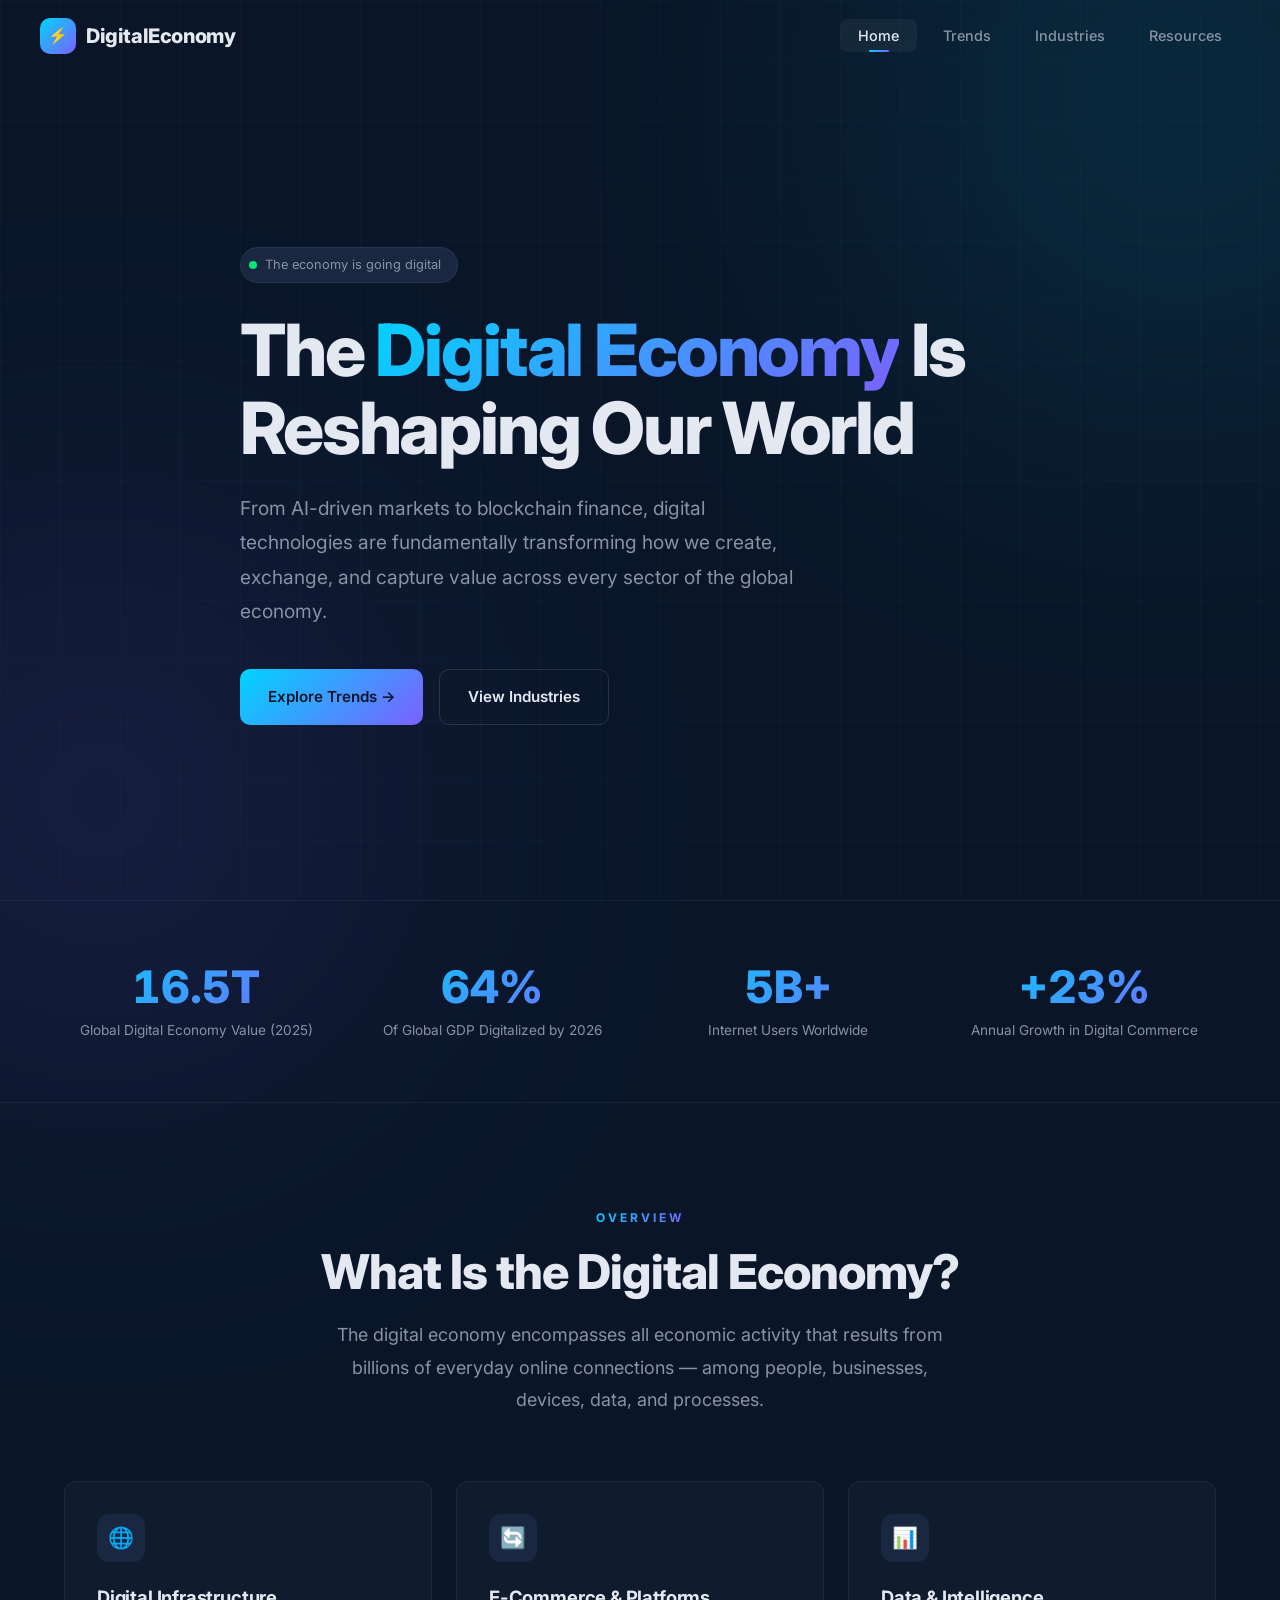
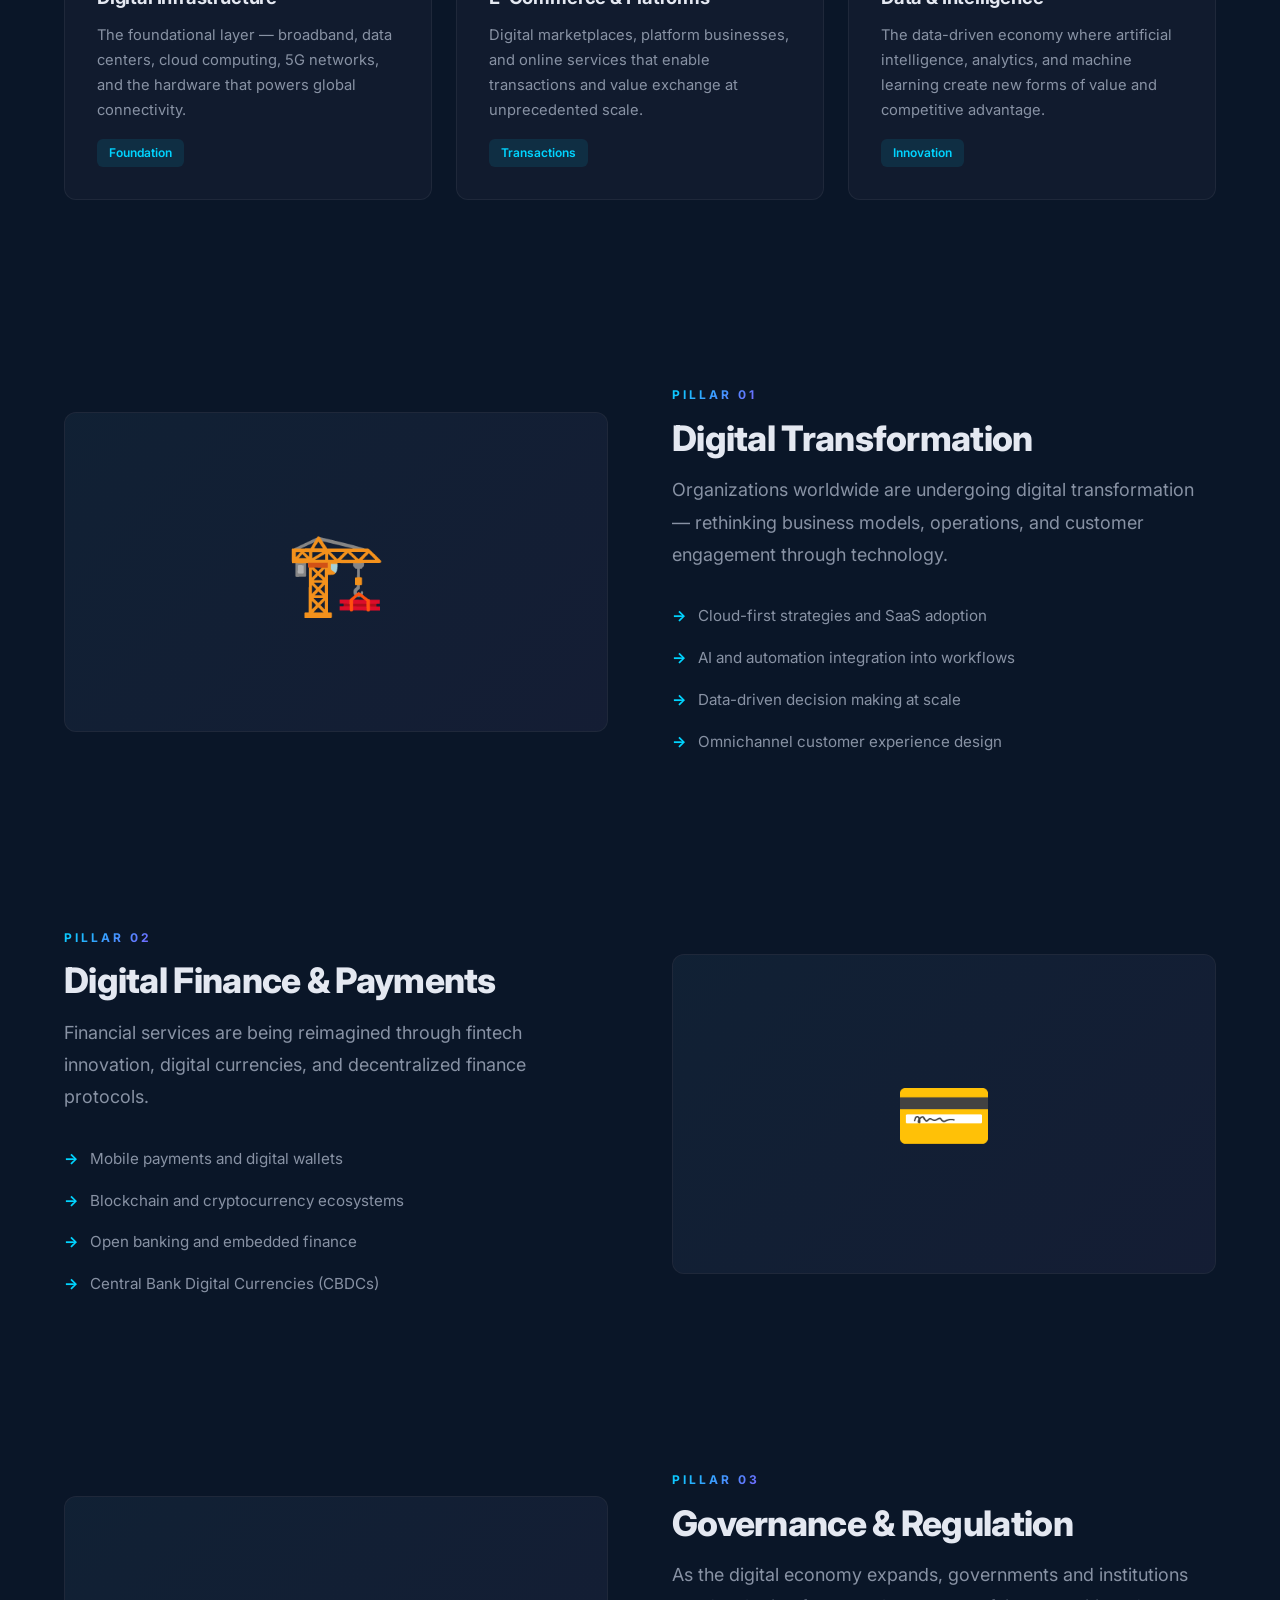
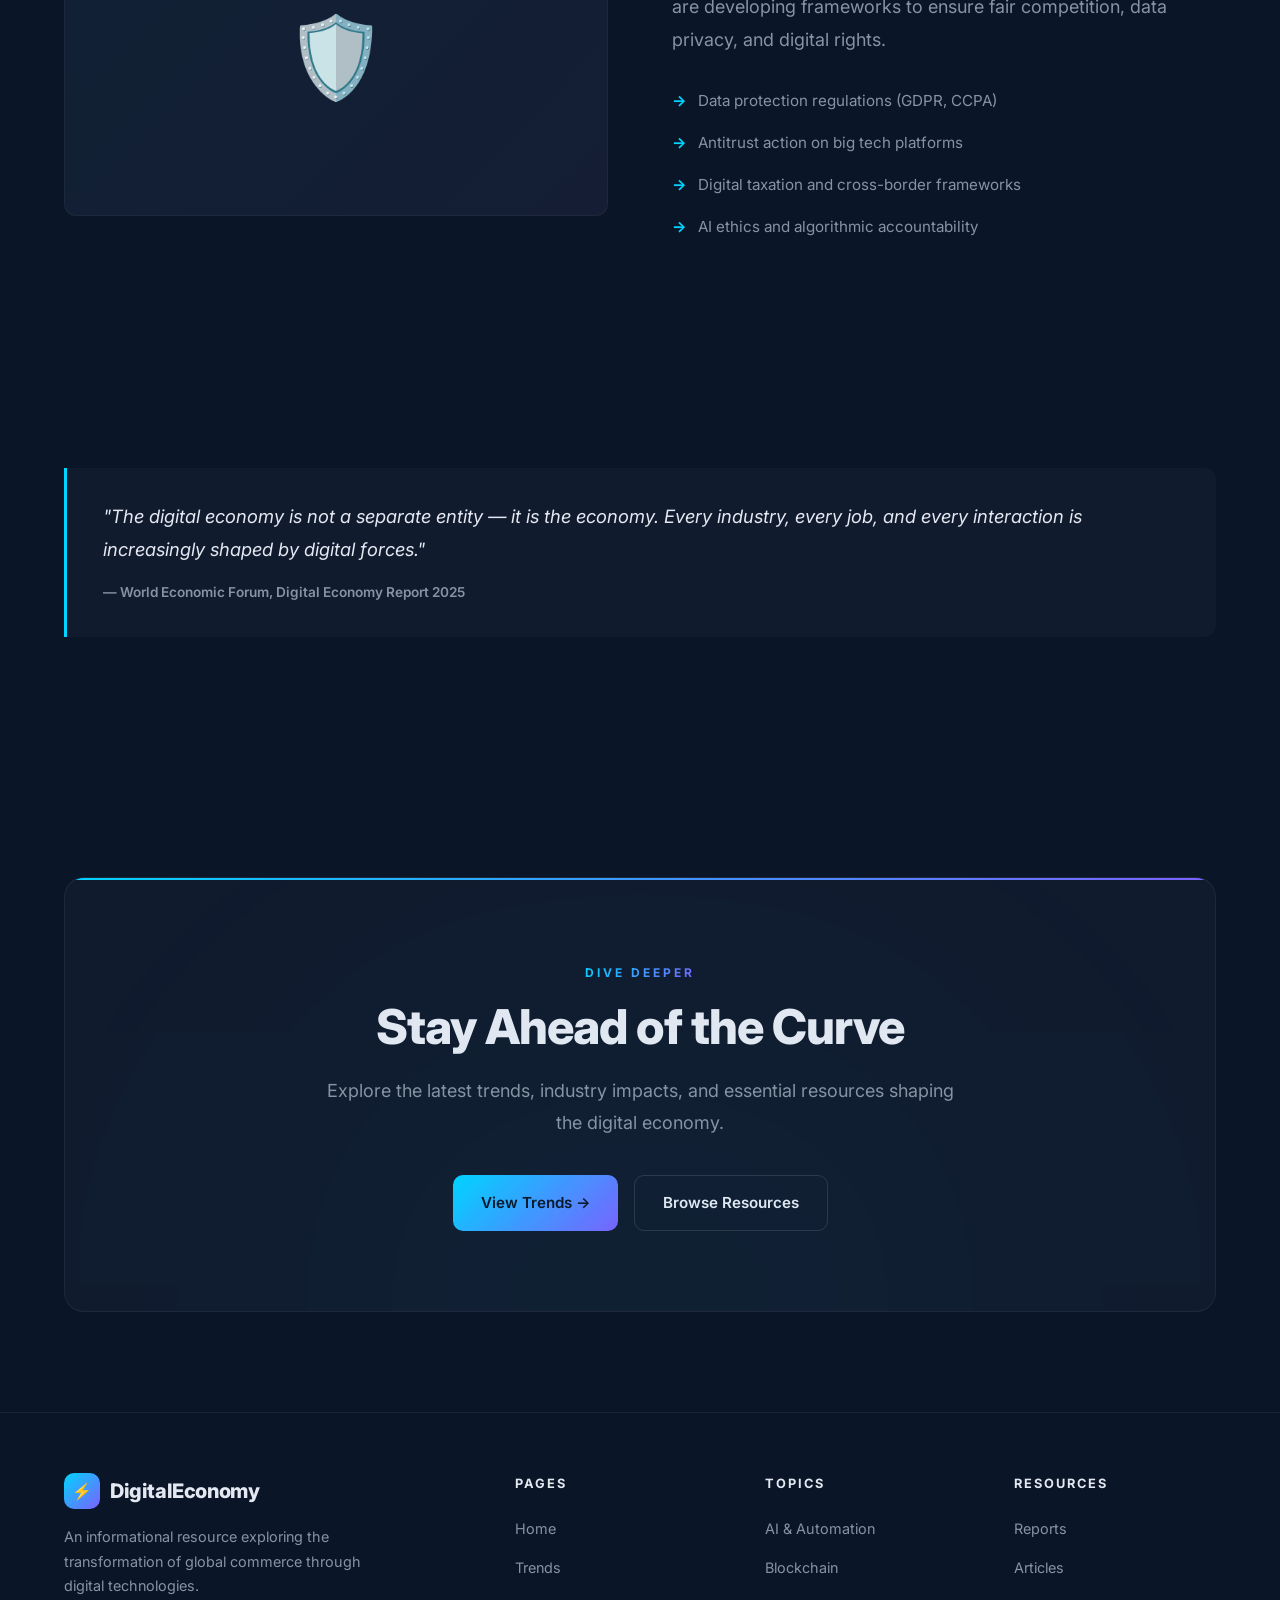
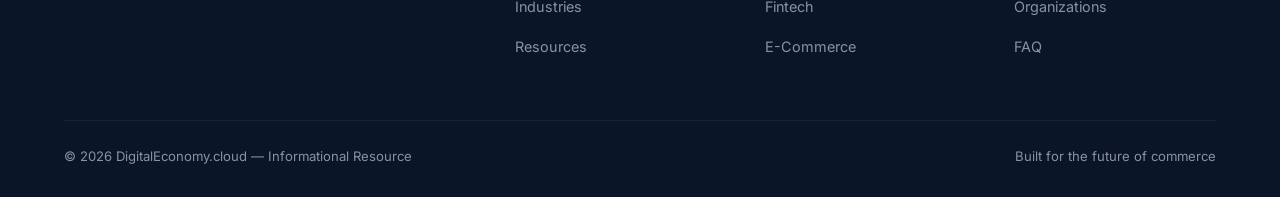
==== index.html @ 8f0c6760 "Initial commit: Digital Economy informational website - Home page with hero, stats, feature sections" ====
<!DOCTYPE html>
<html lang="en">
<head>
  <meta charset="UTF-8">
  <meta name="viewport" content="width=device-width, initial-scale=1.0">
  <meta name="description" content="Explore the digital economy — the global transformation of commerce, finance, and society through digital technologies.">
  <title>Digital Economy — Understanding the Future of Global Commerce</title>
  <link rel="preconnect" href="https://fonts.googleapis.com">
  <link rel="preconnect" href="https://fonts.gstatic.com" crossorigin>
  <link href="https://fonts.googleapis.com/css2?family=Inter:wght@400;500;600;700;800&display=swap" rel="stylesheet">
  <link rel="stylesheet" href="css/styles.css">
  <link rel="icon" href="data:image/svg+xml,<svg xmlns='http://www.w3.org/2000/svg' viewBox='0 0 100 100'><text y='.9em' font-size='90'>⚡</text></svg>">
</head>
<body>

  <!-- Background Effects -->
  <div class="bg-grid"></div>
  <div class="bg-glow bg-glow--1"></div>
  <div class="bg-glow bg-glow--2"></div>

  <!-- Navbar -->
  <nav class="navbar">
    <div class="navbar__inner">
      <a href="index.html" class="navbar__logo">
        <span class="navbar__logo-icon">⚡</span>
        DigitalEconomy
      </a>
      <ul class="navbar__links">
        <li><a href="index.html" class="navbar__link active">Home</a></li>
        <li><a href="trends.html" class="navbar__link">Trends</a></li>
        <li><a href="industries.html" class="navbar__link">Industries</a></li>
        <li><a href="resources.html" class="navbar__link">Resources</a></li>
      </ul>
      <button class="navbar__toggle" aria-label="Toggle navigation">
        <span></span><span></span><span></span>
      </button>
    </div>
  </nav>

  <!-- Hero -->
  <section class="hero">
    <div class="container">
      <div class="hero__content">
        <div class="hero__badge">
          <span class="hero__badge-dot"></span>
          The economy is going digital
        </div>
        <h1 class="hero__title">
          The <span class="gradient-text">Digital Economy</span> Is Reshaping Our World
        </h1>
        <p class="hero__description">
          From AI-driven markets to blockchain finance, digital technologies are fundamentally transforming how we create, exchange, and capture value across every sector of the global economy.
        </p>
        <div class="hero__actions">
          <a href="trends.html" class="btn btn--primary">Explore Trends →</a>
          <a href="industries.html" class="btn btn--outline">View Industries</a>
        </div>
      </div>
    </div>
  </section>

  <!-- Stats Strip -->
  <section class="stats-strip">
    <div class="container">
      <div class="stats-strip__grid">
        <div class="stat-item fade-in">
          <div class="stat-item__value counter" data-target="16" data-suffix=".5T">$0</div>
          <div class="stat-item__label">Global Digital Economy Value (2025)</div>
        </div>
        <div class="stat-item fade-in">
          <div class="stat-item__value counter" data-target="65" data-suffix="%">0</div>
          <div class="stat-item__label">Of Global GDP Digitalized by 2026</div>
        </div>
        <div class="stat-item fade-in">
          <div class="stat-item__value counter" data-target="5" data-suffix="B+">0</div>
          <div class="stat-item__label">Internet Users Worldwide</div>
        </div>
        <div class="stat-item fade-in">
          <div class="stat-item__value counter" data-target="23" data-suffix="%" data-prefix="+">0</div>
          <div class="stat-item__label">Annual Growth in Digital Commerce</div>
        </div>
      </div>
    </div>
  </section>

  <!-- What is the Digital Economy -->
  <section class="section">
    <div class="container">
      <div class="text-center fade-in" style="margin-bottom: 64px;">
        <span class="section-label">Overview</span>
        <h2 class="section-title">What Is the Digital Economy?</h2>
        <p class="section-subtitle">
          The digital economy encompasses all economic activity that results from billions of everyday online connections — among people, businesses, devices, data, and processes.
        </p>
      </div>

      <div class="grid-3">
        <div class="card fade-in">
          <div class="card__icon">🌐</div>
          <h3 class="card__title">Digital Infrastructure</h3>
          <p class="card__text">The foundational layer — broadband, data centers, cloud computing, 5G networks, and the hardware that powers global connectivity.</p>
          <span class="card__tag">Foundation</span>
        </div>
        <div class="card fade-in">
          <div class="card__icon">🔄</div>
          <h3 class="card__title">E-Commerce & Platforms</h3>
          <p class="card__text">Digital marketplaces, platform businesses, and online services that enable transactions and value exchange at unprecedented scale.</p>
          <span class="card__tag">Transactions</span>
        </div>
        <div class="card fade-in">
          <div class="card__icon">📊</div>
          <h3 class="card__title">Data & Intelligence</h3>
          <p class="card__text">The data-driven economy where artificial intelligence, analytics, and machine learning create new forms of value and competitive advantage.</p>
          <span class="card__tag">Innovation</span>
        </div>
      </div>
    </div>
  </section>

  <!-- Feature Rows -->
  <section class="section" style="padding-top: 0;">
    <div class="container">
      <div class="feature-row fade-in">
        <div class="feature-row__visual">
          <div class="feature-row__icon">🏗️</div>
        </div>
        <div class="feature-row__content">
          <span class="section-label">Pillar 01</span>
          <h3 class="section-title">Digital Transformation</h3>
          <p class="section-subtitle">Organizations worldwide are undergoing digital transformation — rethinking business models, operations, and customer engagement through technology.</p>
          <ul class="feature-row__list">
            <li>Cloud-first strategies and SaaS adoption</li>
            <li>AI and automation integration into workflows</li>
            <li>Data-driven decision making at scale</li>
            <li>Omnichannel customer experience design</li>
          </ul>
        </div>
      </div>

      <div class="feature-row fade-in">
        <div class="feature-row__visual">
          <div class="feature-row__icon">💳</div>
        </div>
        <div class="feature-row__content">
          <span class="section-label">Pillar 02</span>
          <h3 class="section-title">Digital Finance & Payments</h3>
          <p class="section-subtitle">Financial services are being reimagined through fintech innovation, digital currencies, and decentralized finance protocols.</p>
          <ul class="feature-row__list">
            <li>Mobile payments and digital wallets</li>
            <li>Blockchain and cryptocurrency ecosystems</li>
            <li>Open banking and embedded finance</li>
            <li>Central Bank Digital Currencies (CBDCs)</li>
          </ul>
        </div>
      </div>

      <div class="feature-row fade-in">
        <div class="feature-row__visual">
          <div class="feature-row__icon">🛡️</div>
        </div>
        <div class="feature-row__content">
          <span class="section-label">Pillar 03</span>
          <h3 class="section-title">Governance & Regulation</h3>
          <p class="section-subtitle">As the digital economy expands, governments and institutions are developing frameworks to ensure fair competition, data privacy, and digital rights.</p>
          <ul class="feature-row__list">
            <li>Data protection regulations (GDPR, CCPA)</li>
            <li>Antitrust action on big tech platforms</li>
            <li>Digital taxation and cross-border frameworks</li>
            <li>AI ethics and algorithmic accountability</li>
          </ul>
        </div>
      </div>
    </div>
  </section>

  <!-- Quote -->
  <section class="section" style="padding-top: 0;">
    <div class="container">
      <div class="quote-block fade-in">
        <p class="quote-block__text">"The digital economy is not a separate entity — it is the economy. Every industry, every job, and every interaction is increasingly shaped by digital forces."</p>
        <span class="quote-block__author">— World Economic Forum, Digital Economy Report 2025</span>
      </div>
    </div>
  </section>

  <!-- CTA -->
  <section class="cta">
    <div class="container">
      <div class="cta__inner fade-in">
        <span class="section-label">Dive Deeper</span>
        <h2 class="section-title">Stay Ahead of the Curve</h2>
        <p class="section-subtitle">Explore the latest trends, industry impacts, and essential resources shaping the digital economy.</p>
        <div style="display: flex; gap: 16px; justify-content: center; flex-wrap: wrap;">
          <a href="trends.html" class="btn btn--primary">View Trends →</a>
          <a href="resources.html" class="btn btn--outline">Browse Resources</a>
        </div>
      </div>
    </div>
  </section>

  <!-- Footer -->
  <footer class="footer">
    <div class="container">
      <div class="footer__grid">
        <div>
          <a href="index.html" class="navbar__logo">
            <span class="navbar__logo-icon">⚡</span>
            DigitalEconomy
          </a>
          <p class="footer__brand-desc">An informational resource exploring the transformation of global commerce through digital technologies.</p>
        </div>
        <div>
          <h4 class="footer__heading">Pages</h4>
          <ul class="footer__list">
            <li><a href="index.html">Home</a></li>
            <li><a href="trends.html">Trends</a></li>
            <li><a href="industries.html">Industries</a></li>
            <li><a href="resources.html">Resources</a></li>
          </ul>
        </div>
        <div>
          <h4 class="footer__heading">Topics</h4>
          <ul class="footer__list">
            <li><a href="trends.html">AI & Automation</a></li>
            <li><a href="trends.html">Blockchain</a></li>
            <li><a href="industries.html">Fintech</a></li>
            <li><a href="industries.html">E-Commerce</a></li>
          </ul>
        </div>
        <div>
          <h4 class="footer__heading">Resources</h4>
          <ul class="footer__list">
            <li><a href="resources.html">Reports</a></li>
            <li><a href="resources.html">Articles</a></li>
            <li><a href="resources.html">Organizations</a></li>
            <li><a href="resources.html">FAQ</a></li>
          </ul>
        </div>
      </div>
      <div class="footer__bottom">
        <span>&copy; 2026 DigitalEconomy.cloud — Informational Resource</span>
        <span>Built for the future of commerce</span>
      </div>
    </div>
  </footer>

  <script src="js/main.js"></script>
</body>
</html>
---- css/styles.css ----
/* ===== RESET & BASE ===== */
*, *::before, *::after {
  margin: 0;
  padding: 0;
  box-sizing: border-box;
}

:root {
  --primary: #0a1628;
  --primary-light: #132244;
  --accent: #00d4ff;
  --accent-secondary: #7b61ff;
  --accent-gradient: linear-gradient(135deg, #00d4ff 0%, #7b61ff 100%);
  --text: #e4e8f1;
  --text-muted: #8892a4;
  --surface: #111b2e;
  --surface-light: #1a2740;
  --border: rgba(255, 255, 255, 0.06);
  --shadow: 0 4px 24px rgba(0, 0, 0, 0.3);
  --radius: 12px;
  --transition: 0.3s cubic-bezier(0.4, 0, 0.2, 1);
  --max-width: 1200px;
}

html {
  scroll-behavior: smooth;
  font-size: 16px;
}

body {
  font-family: 'Inter', -apple-system, BlinkMacSystemFont, 'Segoe UI', Roboto, sans-serif;
  background: var(--primary);
  color: var(--text);
  line-height: 1.7;
  overflow-x: hidden;
  -webkit-font-smoothing: antialiased;
}

a {
  color: var(--accent);
  text-decoration: none;
  transition: color var(--transition);
}

a:hover {
  color: var(--accent-secondary);
}

img {
  max-width: 100%;
  display: block;
}

/* ===== UTILITIES ===== */
.container {
  max-width: var(--max-width);
  margin: 0 auto;
  padding: 0 24px;
}

.section {
  padding: 100px 0;
}

.section-label {
  display: inline-block;
  font-size: 0.75rem;
  font-weight: 700;
  letter-spacing: 3px;
  text-transform: uppercase;
  background: var(--accent-gradient);
  -webkit-background-clip: text;
  -webkit-text-fill-color: transparent;
  background-clip: text;
  margin-bottom: 16px;
}

.section-title {
  font-size: clamp(2rem, 4vw, 3rem);
  font-weight: 800;
  line-height: 1.15;
  margin-bottom: 20px;
  letter-spacing: -0.02em;
}

.section-subtitle {
  font-size: 1.125rem;
  color: var(--text-muted);
  max-width: 640px;
  line-height: 1.8;
}

.text-center {
  text-align: center;
}

.text-center .section-subtitle {
  margin-left: auto;
  margin-right: auto;
}

.gradient-text {
  background: var(--accent-gradient);
  -webkit-background-clip: text;
  -webkit-text-fill-color: transparent;
  background-clip: text;
}

/* ===== ANIMATED BACKGROUND ===== */
.bg-grid {
  position: fixed;
  top: 0;
  left: 0;
  width: 100%;
  height: 100%;
  pointer-events: none;
  z-index: 0;
  background-image:
    linear-gradient(rgba(0, 212, 255, 0.03) 1px, transparent 1px),
    linear-gradient(90deg, rgba(0, 212, 255, 0.03) 1px, transparent 1px);
  background-size: 60px 60px;
}

.bg-glow {
  position: fixed;
  width: 600px;
  height: 600px;
  border-radius: 50%;
  filter: blur(150px);
  opacity: 0.12;
  pointer-events: none;
  z-index: 0;
}

.bg-glow--1 {
  top: -200px;
  right: -200px;
  background: var(--accent);
}

.bg-glow--2 {
  bottom: -200px;
  left: -200px;
  background: var(--accent-secondary);
}

/* ===== NAVBAR ===== */
.navbar {
  position: fixed;
  top: 0;
  left: 0;
  right: 0;
  z-index: 1000;
  padding: 0 24px;
  transition: background var(--transition), box-shadow var(--transition);
}

.navbar.scrolled {
  background: rgba(10, 22, 40, 0.92);
  backdrop-filter: blur(20px);
  -webkit-backdrop-filter: blur(20px);
  box-shadow: 0 1px 0 var(--border);
}

.navbar__inner {
  max-width: var(--max-width);
  margin: 0 auto;
  display: flex;
  align-items: center;
  justify-content: space-between;
  height: 72px;
}

.navbar__logo {
  display: flex;
  align-items: center;
  gap: 10px;
  font-size: 1.25rem;
  font-weight: 800;
  color: var(--text);
  letter-spacing: -0.02em;
}

.navbar__logo-icon {
  width: 36px;
  height: 36px;
  background: var(--accent-gradient);
  border-radius: 10px;
  display: flex;
  align-items: center;
  justify-content: center;
  font-size: 1rem;
}

.navbar__links {
  display: flex;
  align-items: center;
  gap: 8px;
  list-style: none;
}

.navbar__link {
  color: var(--text-muted);
  font-size: 0.9rem;
  font-weight: 500;
  padding: 8px 18px;
  border-radius: 8px;
  transition: all var(--transition);
  position: relative;
}

.navbar__link:hover,
.navbar__link.active {
  color: var(--text);
  background: rgba(255, 255, 255, 0.05);
}

.navbar__link.active::after {
  content: '';
  position: absolute;
  bottom: 0;
  left: 50%;
  transform: translateX(-50%);
  width: 20px;
  height: 2px;
  background: var(--accent-gradient);
  border-radius: 2px;
}

/* Mobile menu */
.navbar__toggle {
  display: none;
  flex-direction: column;
  gap: 5px;
  background: none;
  border: none;
  cursor: pointer;
  padding: 8px;
}

.navbar__toggle span {
  display: block;
  width: 22px;
  height: 2px;
  background: var(--text);
  border-radius: 2px;
  transition: var(--transition);
}

/* ===== HERO ===== */
.hero {
  min-height: 100vh;
  display: flex;
  align-items: center;
  position: relative;
  padding-top: 72px;
}

.hero__content {
  position: relative;
  z-index: 1;
}

.hero__badge {
  display: inline-flex;
  align-items: center;
  gap: 8px;
  background: var(--surface-light);
  border: 1px solid var(--border);
  border-radius: 100px;
  padding: 6px 16px 6px 8px;
  font-size: 0.8rem;
  color: var(--text-muted);
  margin-bottom: 28px;
}

.hero__badge-dot {
  width: 8px;
  height: 8px;
  background: #00e676;
  border-radius: 50%;
  animation: pulse 2s infinite;
}

@keyframes pulse {
  0%, 100% { opacity: 1; }
  50% { opacity: 0.4; }
}

.hero__title {
  font-size: clamp(2.5rem, 6vw, 4.5rem);
  font-weight: 800;
  line-height: 1.08;
  letter-spacing: -0.03em;
  margin-bottom: 24px;
  max-width: 800px;
}

.hero__description {
  font-size: 1.2rem;
  color: var(--text-muted);
  max-width: 560px;
  margin-bottom: 40px;
  line-height: 1.8;
}

.hero__actions {
  display: flex;
  gap: 16px;
  flex-wrap: wrap;
}

/* ===== BUTTONS ===== */
.btn {
  display: inline-flex;
  align-items: center;
  gap: 8px;
  padding: 14px 28px;
  border-radius: 10px;
  font-size: 0.95rem;
  font-weight: 600;
  border: none;
  cursor: pointer;
  transition: all var(--transition);
  font-family: inherit;
}

.btn--primary {
  background: var(--accent-gradient);
  color: var(--primary);
}

.btn--primary:hover {
  transform: translateY(-2px);
  box-shadow: 0 8px 30px rgba(0, 212, 255, 0.3);
}

.btn--outline {
  background: transparent;
  color: var(--text);
  border: 1px solid rgba(255, 255, 255, 0.12);
}

.btn--outline:hover {
  background: rgba(255, 255, 255, 0.05);
  border-color: rgba(255, 255, 255, 0.2);
}

.btn--small {
  padding: 10px 20px;
  font-size: 0.85rem;
}

/* ===== STAT STRIP ===== */
.stats-strip {
  padding: 60px 0;
  border-top: 1px solid var(--border);
  border-bottom: 1px solid var(--border);
  position: relative;
  z-index: 1;
}

.stats-strip__grid {
  display: grid;
  grid-template-columns: repeat(4, 1fr);
  gap: 32px;
}

.stat-item {
  text-align: center;
}

.stat-item__value {
  font-size: clamp(2rem, 3.5vw, 3rem);
  font-weight: 800;
  background: var(--accent-gradient);
  -webkit-background-clip: text;
  -webkit-text-fill-color: transparent;
  background-clip: text;
  line-height: 1.2;
}

.stat-item__label {
  font-size: 0.85rem;
  color: var(--text-muted);
  margin-top: 4px;
}

/* ===== CARDS ===== */
.card {
  background: var(--surface);
  border: 1px solid var(--border);
  border-radius: var(--radius);
  padding: 32px;
  transition: all var(--transition);
  position: relative;
  overflow: hidden;
}

.card::before {
  content: '';
  position: absolute;
  top: 0;
  left: 0;
  right: 0;
  height: 2px;
  background: var(--accent-gradient);
  opacity: 0;
  transition: opacity var(--transition);
}

.card:hover {
  transform: translateY(-4px);
  border-color: rgba(0, 212, 255, 0.15);
  box-shadow: 0 12px 40px rgba(0, 0, 0, 0.3);
}

.card:hover::before {
  opacity: 1;
}

.card__icon {
  width: 48px;
  height: 48px;
  background: var(--surface-light);
  border-radius: 12px;
  display: flex;
  align-items: center;
  justify-content: center;
  font-size: 1.3rem;
  margin-bottom: 20px;
}

.card__title {
  font-size: 1.15rem;
  font-weight: 700;
  margin-bottom: 10px;
  letter-spacing: -0.01em;
}

.card__text {
  color: var(--text-muted);
  font-size: 0.92rem;
  line-height: 1.7;
}

.card__tag {
  display: inline-block;
  padding: 4px 12px;
  border-radius: 6px;
  font-size: 0.75rem;
  font-weight: 600;
  background: rgba(0, 212, 255, 0.1);
  color: var(--accent);
  margin-top: 16px;
}

/* ===== GRID LAYOUTS ===== */
.grid-2 {
  display: grid;
  grid-template-columns: repeat(2, 1fr);
  gap: 24px;
}

.grid-3 {
  display: grid;
  grid-template-columns: repeat(3, 1fr);
  gap: 24px;
}

.grid-4 {
  display: grid;
  grid-template-columns: repeat(4, 1fr);
  gap: 24px;
}

/* ===== FEATURE HIGHLIGHT ===== */
.feature-row {
  display: grid;
  grid-template-columns: 1fr 1fr;
  gap: 64px;
  align-items: center;
  padding: 80px 0;
}

.feature-row:nth-child(even) {
  direction: rtl;
}

.feature-row:nth-child(even) > * {
  direction: ltr;
}

.feature-row__visual {
  background: var(--surface);
  border: 1px solid var(--border);
  border-radius: var(--radius);
  padding: 48px;
  display: flex;
  align-items: center;
  justify-content: center;
  min-height: 320px;
  position: relative;
  overflow: hidden;
}

.feature-row__visual::after {
  content: '';
  position: absolute;
  inset: 0;
  background: var(--accent-gradient);
  opacity: 0.03;
}

.feature-row__icon {
  font-size: 5rem;
  position: relative;
  z-index: 1;
}

.feature-row__content .section-label {
  margin-bottom: 12px;
}

.feature-row__content .section-title {
  font-size: clamp(1.5rem, 3vw, 2.2rem);
  margin-bottom: 16px;
}

.feature-row__list {
  list-style: none;
  margin-top: 24px;
}

.feature-row__list li {
  display: flex;
  align-items: flex-start;
  gap: 12px;
  padding: 8px 0;
  color: var(--text-muted);
  font-size: 0.95rem;
}

.feature-row__list li::before {
  content: '→';
  color: var(--accent);
  font-weight: 700;
  flex-shrink: 0;
}

/* ===== TIMELINE ===== */
.timeline {
  position: relative;
  padding-left: 40px;
}

.timeline::before {
  content: '';
  position: absolute;
  left: 0;
  top: 0;
  bottom: 0;
  width: 2px;
  background: var(--border);
}

.timeline__item {
  position: relative;
  padding-bottom: 48px;
}

.timeline__item:last-child {
  padding-bottom: 0;
}

.timeline__dot {
  position: absolute;
  left: -45px;
  top: 4px;
  width: 12px;
  height: 12px;
  border-radius: 50%;
  background: var(--accent-gradient);
  box-shadow: 0 0 0 4px var(--primary);
}

.timeline__year {
  font-size: 0.8rem;
  font-weight: 700;
  color: var(--accent);
  letter-spacing: 1px;
  margin-bottom: 8px;
}

.timeline__title {
  font-size: 1.2rem;
  font-weight: 700;
  margin-bottom: 8px;
}

.timeline__text {
  color: var(--text-muted);
  font-size: 0.92rem;
}

/* ===== DATA TABLE ===== */
.data-table {
  width: 100%;
  border-collapse: collapse;
  background: var(--surface);
  border-radius: var(--radius);
  overflow: hidden;
  border: 1px solid var(--border);
}

.data-table thead {
  background: var(--surface-light);
}

.data-table th,
.data-table td {
  padding: 16px 24px;
  text-align: left;
  font-size: 0.9rem;
}

.data-table th {
  font-weight: 700;
  color: var(--text);
  font-size: 0.8rem;
  letter-spacing: 1px;
  text-transform: uppercase;
}

.data-table td {
  color: var(--text-muted);
  border-top: 1px solid var(--border);
}

.data-table tbody tr {
  transition: background var(--transition);
}

.data-table tbody tr:hover {
  background: rgba(255, 255, 255, 0.02);
}

/* ===== CTA SECTION ===== */
.cta {
  padding: 100px 0;
  position: relative;
  z-index: 1;
}

.cta__inner {
  background: var(--surface);
  border: 1px solid var(--border);
  border-radius: 20px;
  padding: 80px 60px;
  text-align: center;
  position: relative;
  overflow: hidden;
}

.cta__inner::before {
  content: '';
  position: absolute;
  top: 0;
  left: 0;
  right: 0;
  height: 2px;
  background: var(--accent-gradient);
}

.cta__inner::after {
  content: '';
  position: absolute;
  bottom: -200px;
  left: 50%;
  transform: translateX(-50%);
  width: 600px;
  height: 400px;
  background: var(--accent);
  filter: blur(200px);
  opacity: 0.06;
}

.cta .section-title {
  max-width: 600px;
  margin-left: auto;
  margin-right: auto;
}

.cta .section-subtitle {
  margin: 0 auto 36px;
}

/* ===== FOOTER ===== */
.footer {
  border-top: 1px solid var(--border);
  padding: 60px 0 30px;
  position: relative;
  z-index: 1;
}

.footer__grid {
  display: grid;
  grid-template-columns: 2fr 1fr 1fr 1fr;
  gap: 48px;
  margin-bottom: 48px;
}

.footer__brand-desc {
  color: var(--text-muted);
  font-size: 0.9rem;
  margin-top: 16px;
  max-width: 300px;
}

.footer__heading {
  font-size: 0.8rem;
  font-weight: 700;
  letter-spacing: 2px;
  text-transform: uppercase;
  color: var(--text);
  margin-bottom: 20px;
}

.footer__list {
  list-style: none;
}

.footer__list li {
  margin-bottom: 12px;
}

.footer__list a {
  color: var(--text-muted);
  font-size: 0.9rem;
  transition: color var(--transition);
}

.footer__list a:hover {
  color: var(--text);
}

.footer__bottom {
  border-top: 1px solid var(--border);
  padding-top: 24px;
  display: flex;
  align-items: center;
  justify-content: space-between;
  font-size: 0.82rem;
  color: var(--text-muted);
}

/* ===== ANIMATIONS ===== */
.fade-in {
  opacity: 0;
  transform: translateY(30px);
  transition: opacity 0.6s ease, transform 0.6s ease;
}

.fade-in.visible {
  opacity: 1;
  transform: translateY(0);
}

/* ===== RESPONSIVE ===== */
@media (max-width: 1024px) {
  .grid-4 {
    grid-template-columns: repeat(2, 1fr);
  }

  .feature-row {
    grid-template-columns: 1fr;
    gap: 32px;
  }

  .feature-row:nth-child(even) {
    direction: ltr;
  }

  .footer__grid {
    grid-template-columns: 1fr 1fr;
  }
}

@media (max-width: 768px) {
  .section {
    padding: 64px 0;
  }

  .navbar__links {
    position: fixed;
    top: 0;
    right: -100%;
    width: 280px;
    height: 100vh;
    background: var(--surface);
    flex-direction: column;
    align-items: flex-start;
    padding: 80px 32px 32px;
    gap: 4px;
    transition: right var(--transition);
    box-shadow: -10px 0 40px rgba(0, 0, 0, 0.5);
  }

  .navbar__links.open {
    right: 0;
  }

  .navbar__toggle {
    display: flex;
    z-index: 1001;
  }

  .navbar__link {
    width: 100%;
    padding: 12px 16px;
  }

  .stats-strip__grid {
    grid-template-columns: repeat(2, 1fr);
    gap: 24px;
  }

  .grid-2,
  .grid-3 {
    grid-template-columns: 1fr;
  }

  .hero__title {
    font-size: clamp(2rem, 8vw, 3rem);
  }

  .cta__inner {
    padding: 48px 24px;
  }

  .footer__grid {
    grid-template-columns: 1fr;
    gap: 32px;
  }

  .footer__bottom {
    flex-direction: column;
    gap: 12px;
    text-align: center;
  }

  .hero__actions {
    flex-direction: column;
  }

  .btn {
    justify-content: center;
  }
}

@media (max-width: 480px) {
  .grid-4 {
    grid-template-columns: 1fr;
  }

  .stats-strip__grid {
    grid-template-columns: 1fr;
  }
}

/* ===== PAGE-SPECIFIC: RESOURCES ===== */
.resource-card {
  background: var(--surface);
  border: 1px solid var(--border);
  border-radius: var(--radius);
  padding: 28px;
  transition: all var(--transition);
}

.resource-card:hover {
  border-color: rgba(0, 212, 255, 0.15);
  transform: translateY(-2px);
}

.resource-card__type {
  font-size: 0.7rem;
  font-weight: 700;
  text-transform: uppercase;
  letter-spacing: 2px;
  color: var(--accent);
  margin-bottom: 12px;
}

.resource-card__title {
  font-size: 1.05rem;
  font-weight: 700;
  margin-bottom: 8px;
}

.resource-card__desc {
  font-size: 0.88rem;
  color: var(--text-muted);
  line-height: 1.6;
  margin-bottom: 16px;
}

.resource-card__link {
  font-size: 0.85rem;
  font-weight: 600;
  display: inline-flex;
  align-items: center;
  gap: 6px;
}

/* ===== QUOTE BLOCK ===== */
.quote-block {
  background: var(--surface);
  border-left: 3px solid var(--accent);
  border-radius: 0 var(--radius) var(--radius) 0;
  padding: 32px 36px;
  margin: 40px 0;
}

.quote-block__text {
  font-size: 1.15rem;
  font-style: italic;
  line-height: 1.8;
  margin-bottom: 12px;
}

.quote-block__author {
  font-size: 0.85rem;
  color: var(--text-muted);
  font-weight: 600;
}

/* ===== ACCORDION ===== */
.accordion {
  border: 1px solid var(--border);
  border-radius: var(--radius);
  overflow: hidden;
}

.accordion__item {
  border-bottom: 1px solid var(--border);
}

.accordion__item:last-child {
  border-bottom: none;
}

.accordion__trigger {
  width: 100%;
  background: var(--surface);
  border: none;
  color: var(--text);
  padding: 20px 24px;
  font-size: 1rem;
  font-weight: 600;
  text-align: left;
  cursor: pointer;
  display: flex;
  justify-content: space-between;
  align-items: center;
  font-family: inherit;
  transition: background var(--transition);
}

.accordion__trigger:hover {
  background: var(--surface-light);
}

.accordion__trigger::after {
  content: '+';
  font-size: 1.4rem;
  font-weight: 300;
  color: var(--accent);
  transition: transform var(--transition);
}

.accordion__item.active .accordion__trigger::after {
  transform: rotate(45deg);
}

.accordion__content {
  max-height: 0;
  overflow: hidden;
  transition: max-height 0.4s ease;
}

.accordion__inner {
  padding: 0 24px 20px;
  color: var(--text-muted);
  font-size: 0.92rem;
  line-height: 1.7;
}

/* ===== PROGRESS BARS ===== */
.progress-bar {
  margin-bottom: 24px;
}

.progress-bar__header {
  display: flex;
  justify-content: space-between;
  margin-bottom: 8px;
  font-size: 0.9rem;
  font-weight: 600;
}

.progress-bar__track {
  height: 8px;
  background: var(--surface-light);
  border-radius: 4px;
  overflow: hidden;
}

.progress-bar__fill {
  height: 100%;
  background: var(--accent-gradient);
  border-radius: 4px;
  width: 0;
  transition: width 1.5s cubic-bezier(0.4, 0, 0.2, 1);
}

/* ===== PAGE HEADER (Inner Pages) ===== */
.page-header {
  padding: 140px 0 60px;
  position: relative;
  z-index: 1;
}

.page-header::after {
  content: '';
  position: absolute;
  bottom: 0;
  left: 0;
  right: 0;
  height: 1px;
  background: var(--border);
}

/* ===== PILL TAGS ===== */
.pill {
  display: inline-block;
  padding: 4px 12px;
  border-radius: 100px;
  font-size: 0.75rem;
  font-weight: 600;
  background: rgba(0, 212, 255, 0.1);
  color: var(--accent);
}

.pill--purple {
  background: rgba(123, 97, 255, 0.1);
  color: var(--accent-secondary);
}

.pill--green {
  background: rgba(0, 230, 118, 0.1);
  color: #00e676;
}

/* ===== NUMBER COUNTER ===== */
.counter {
  font-variant-numeric: tabular-nums;
}
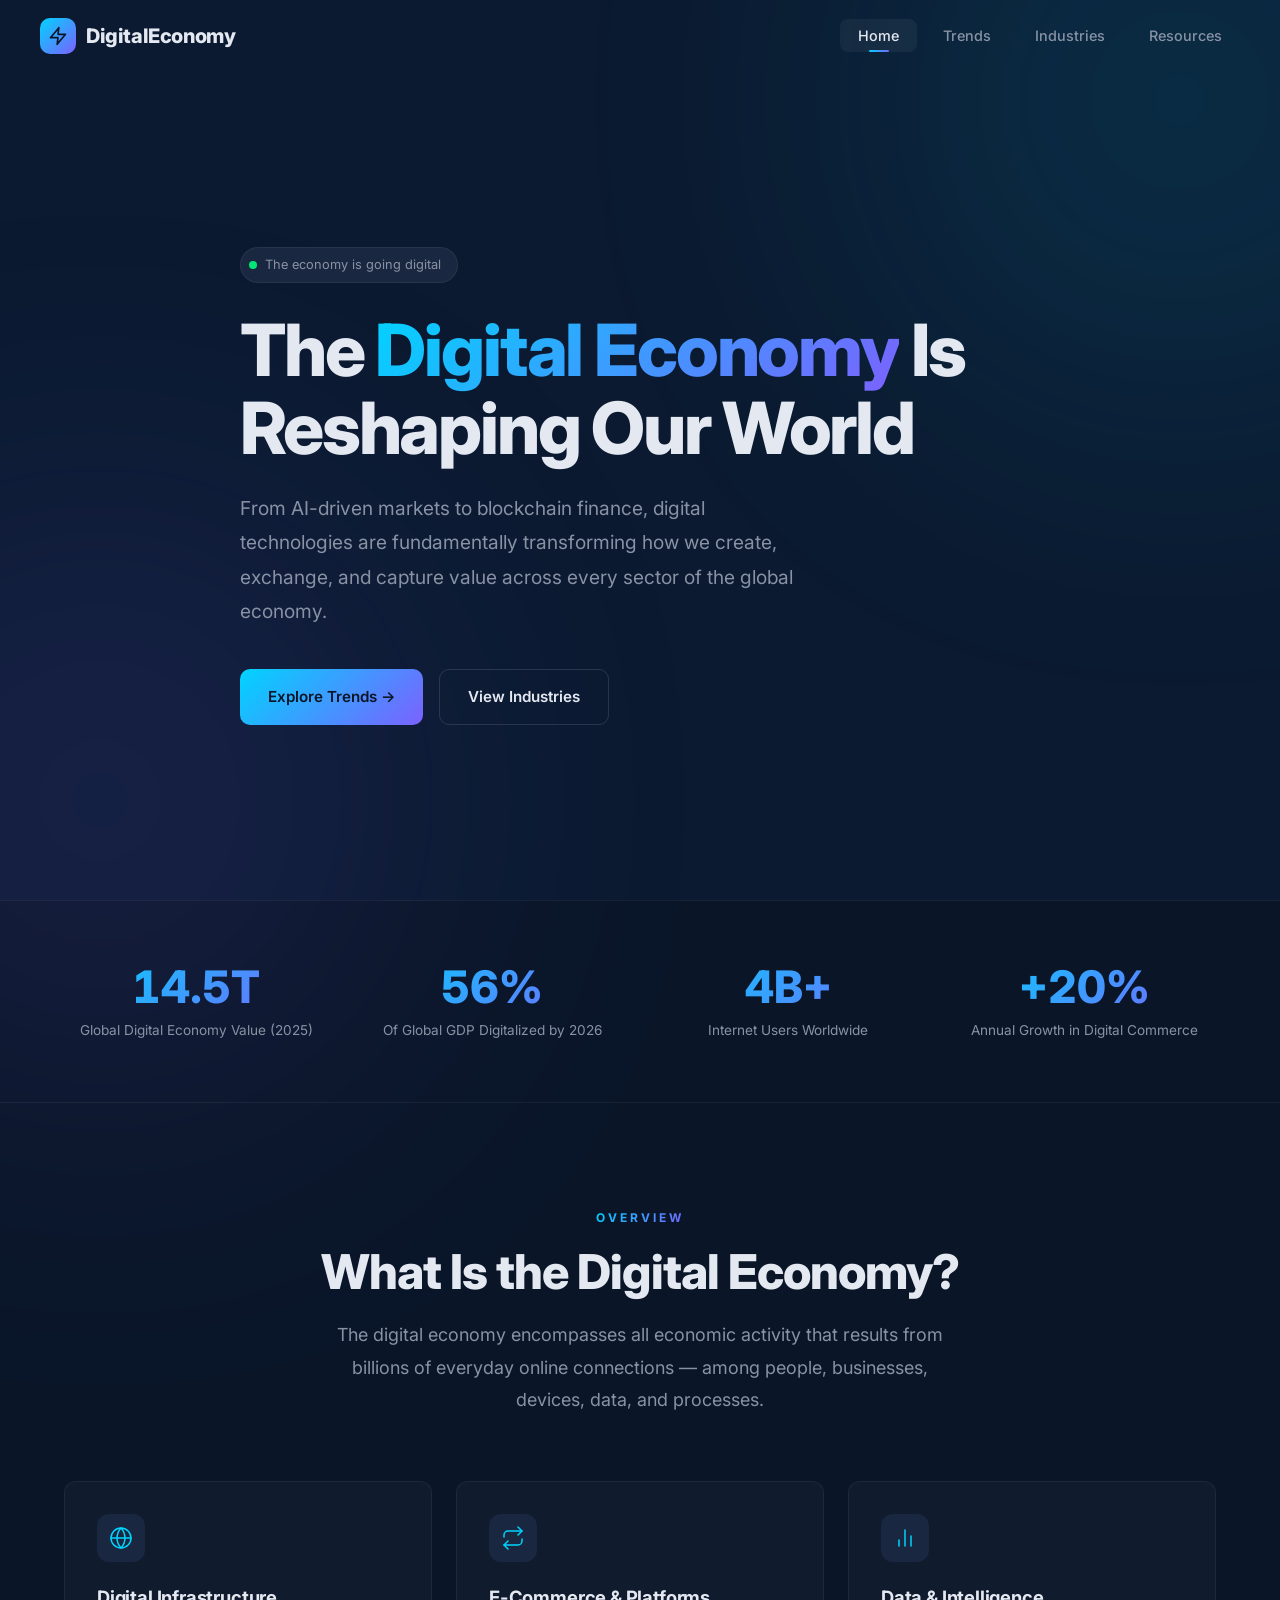
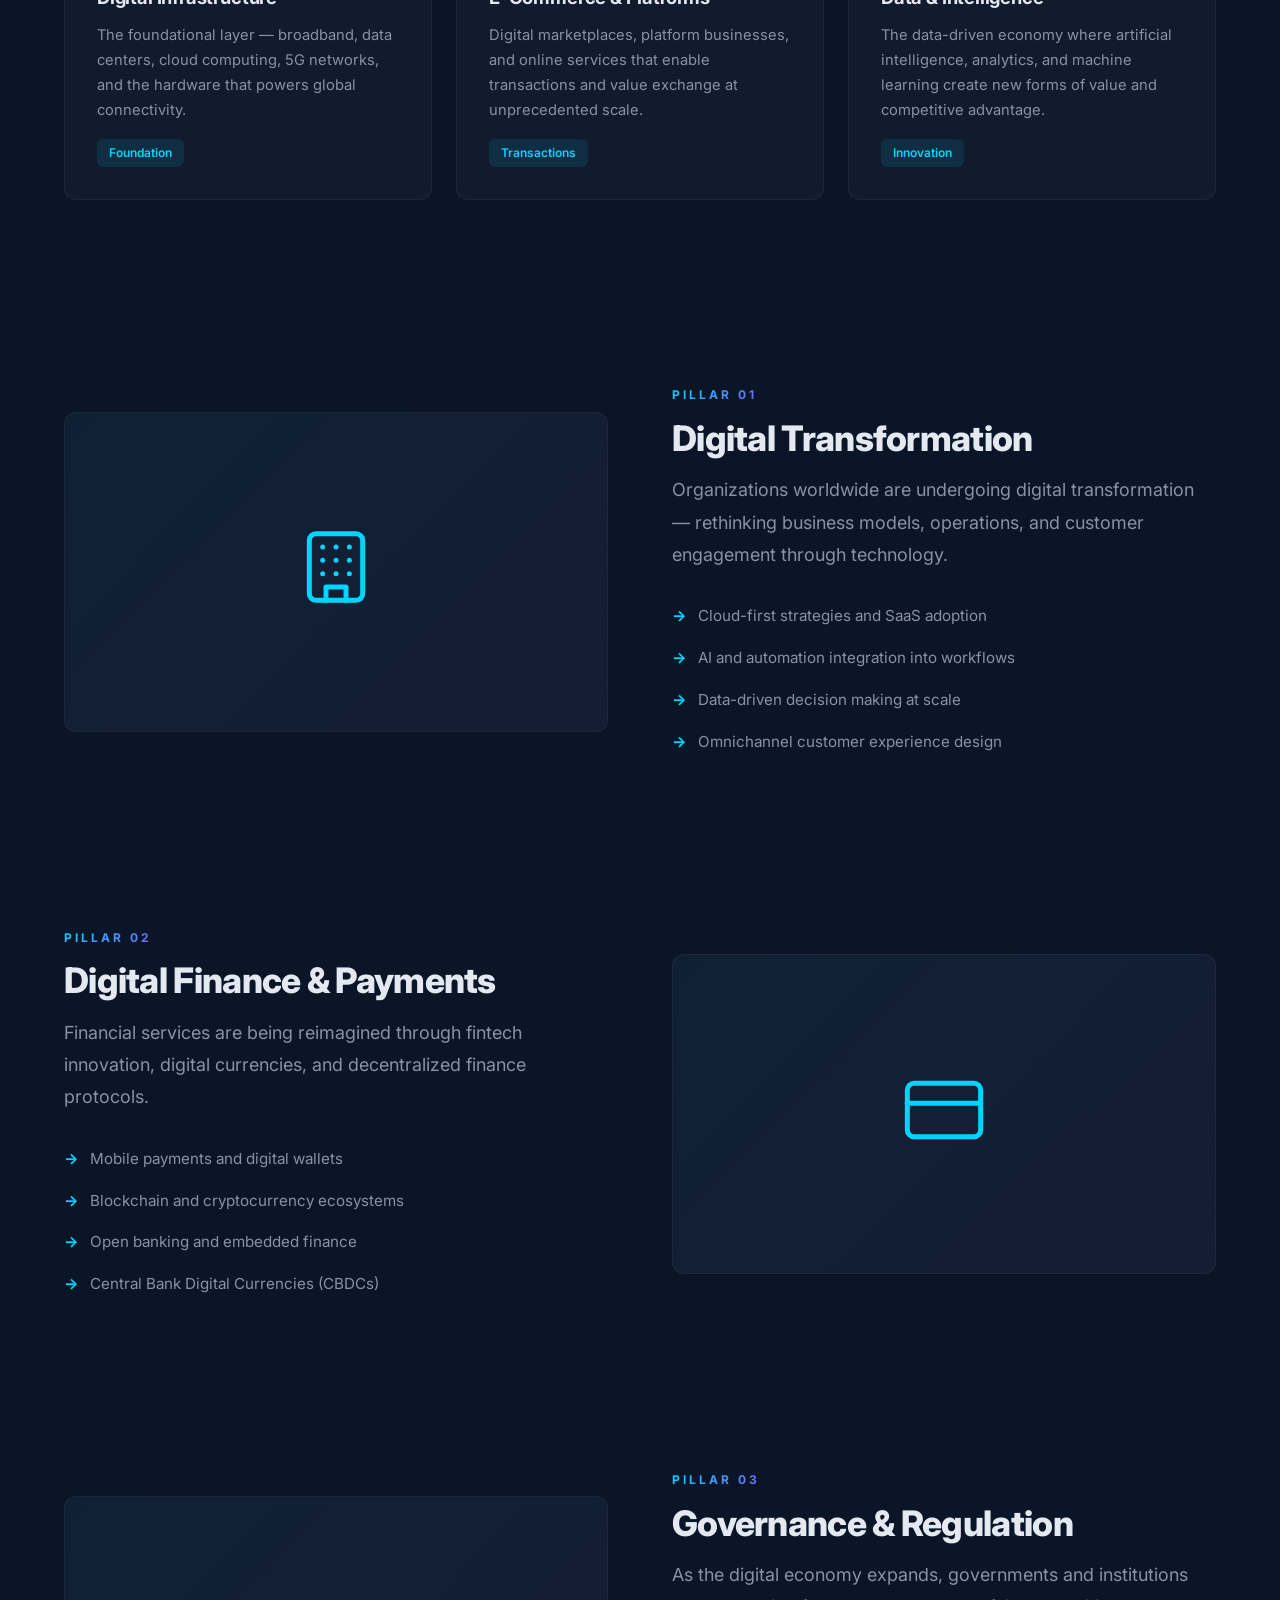
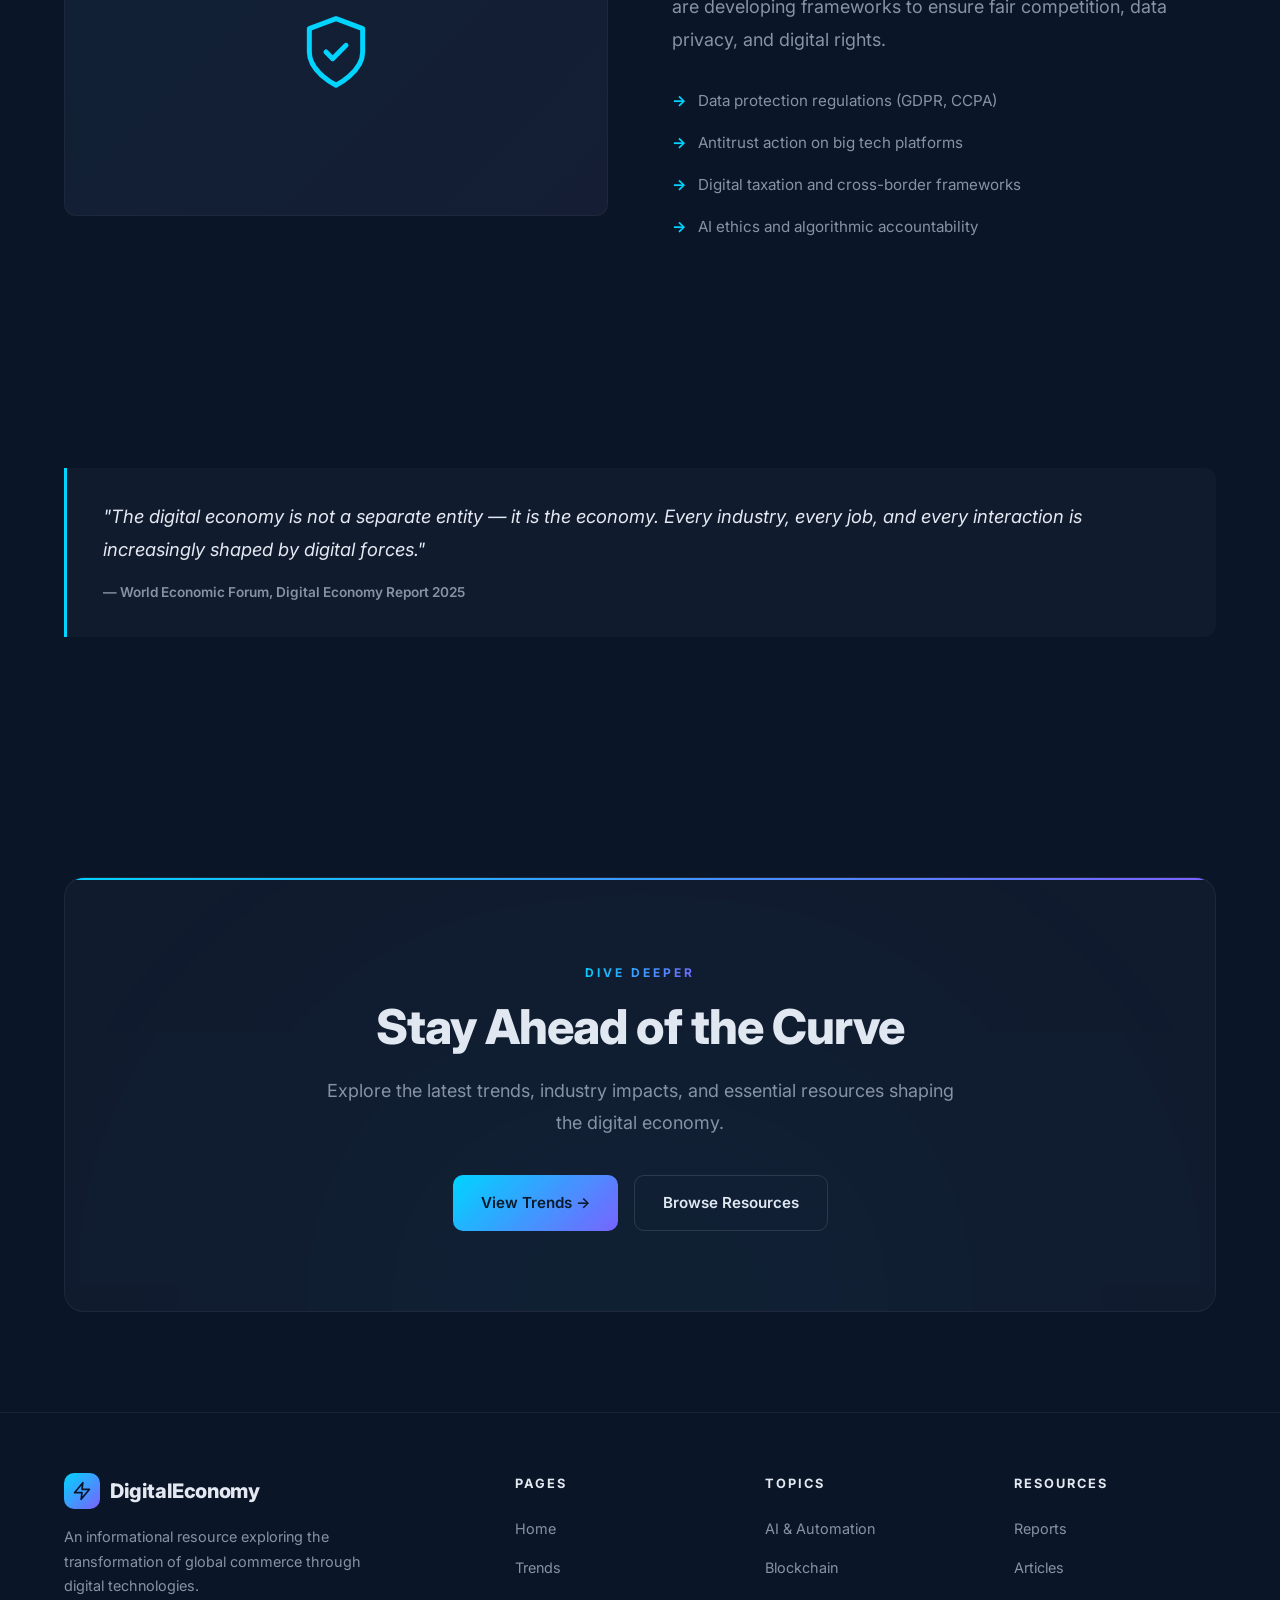
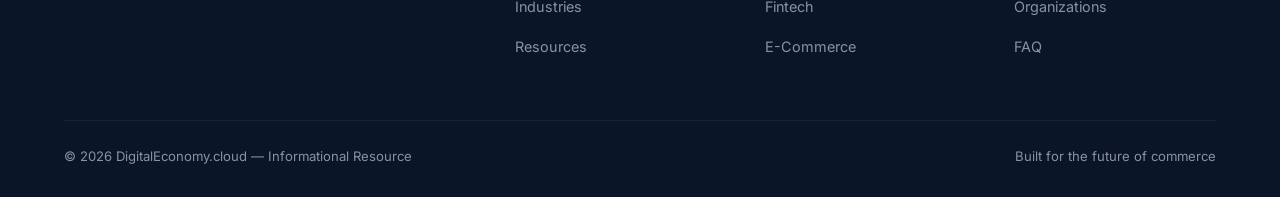
==== commit 925973bb: "Replace emojis with custom SVG icons, solid dark blue background - Created css/icons.css with 28 cus" ====
--- a/index.html
+++ b/index.html
@@ -9,7 +9,8 @@
   <link rel="preconnect" href="https://fonts.gstatic.com" crossorigin>
   <link href="https://fonts.googleapis.com/css2?family=Inter:wght@400;500;600;700;800&display=swap" rel="stylesheet">
   <link rel="stylesheet" href="css/styles.css">
-  <link rel="icon" href="data:image/svg+xml,<svg xmlns='http://www.w3.org/2000/svg' viewBox='0 0 100 100'><text y='.9em' font-size='90'>⚡</text></svg>">
+  <link rel="stylesheet" href="css/icons.css">
+  <link rel="icon" href="data:image/svg+xml,%3Csvg xmlns='http://www.w3.org/2000/svg' viewBox='0 0 24 24' fill='none' stroke='%2300d4ff' stroke-width='2'%3E%3Cpolygon points='13 2 3 14 12 14 11 22 21 10 12 10 13 2'/%3E%3C/svg%3E">
 </head>
 <body>
 
@@ -22,7 +23,7 @@
   <nav class="navbar">
     <div class="navbar__inner">
       <a href="index.html" class="navbar__logo">
-        <span class="navbar__logo-icon">⚡</span>
+        <span class="navbar__logo-icon"><span class="icon icon--bolt"></span></span>
         DigitalEconomy
       </a>
       <ul class="navbar__links">
@@ -96,19 +97,19 @@
 
       <div class="grid-3">
         <div class="card fade-in">
-          <div class="card__icon">🌐</div>
+          <div class="card__icon"><span class="icon icon--globe"></span></div>
           <h3 class="card__title">Digital Infrastructure</h3>
           <p class="card__text">The foundational layer — broadband, data centers, cloud computing, 5G networks, and the hardware that powers global connectivity.</p>
           <span class="card__tag">Foundation</span>
         </div>
         <div class="card fade-in">
-          <div class="card__icon">🔄</div>
+          <div class="card__icon"><span class="icon icon--exchange"></span></div>
           <h3 class="card__title">E-Commerce & Platforms</h3>
           <p class="card__text">Digital marketplaces, platform businesses, and online services that enable transactions and value exchange at unprecedented scale.</p>
           <span class="card__tag">Transactions</span>
         </div>
         <div class="card fade-in">
-          <div class="card__icon">📊</div>
+          <div class="card__icon"><span class="icon icon--chart"></span></div>
           <h3 class="card__title">Data & Intelligence</h3>
           <p class="card__text">The data-driven economy where artificial intelligence, analytics, and machine learning create new forms of value and competitive advantage.</p>
           <span class="card__tag">Innovation</span>
@@ -122,7 +123,7 @@
     <div class="container">
       <div class="feature-row fade-in">
         <div class="feature-row__visual">
-          <div class="feature-row__icon">🏗️</div>
+          <div class="feature-row__icon"><span class="icon icon--building"></span></div>
         </div>
         <div class="feature-row__content">
           <span class="section-label">Pillar 01</span>
@@ -139,7 +140,7 @@
 
       <div class="feature-row fade-in">
         <div class="feature-row__visual">
-          <div class="feature-row__icon">💳</div>
+          <div class="feature-row__icon"><span class="icon icon--card"></span></div>
         </div>
         <div class="feature-row__content">
           <span class="section-label">Pillar 02</span>
@@ -156,7 +157,7 @@
 
       <div class="feature-row fade-in">
         <div class="feature-row__visual">
-          <div class="feature-row__icon">🛡️</div>
+          <div class="feature-row__icon"><span class="icon icon--shield"></span></div>
         </div>
         <div class="feature-row__content">
           <span class="section-label">Pillar 03</span>
@@ -204,7 +205,7 @@
       <div class="footer__grid">
         <div>
           <a href="index.html" class="navbar__logo">
-            <span class="navbar__logo-icon">⚡</span>
+            <span class="navbar__logo-icon"><span class="icon icon--bolt"></span></span>
             DigitalEconomy
           </a>
           <p class="footer__brand-desc">An informational resource exploring the transformation of global commerce through digital technologies.</p>
--- a/css/styles.css
+++ b/css/styles.css
@@ -115,10 +115,7 @@
   height: 100%;
   pointer-events: none;
   z-index: 0;
-  background-image:
-    linear-gradient(rgba(0, 212, 255, 0.03) 1px, transparent 1px),
-    linear-gradient(90deg, rgba(0, 212, 255, 0.03) 1px, transparent 1px);
-  background-size: 60px 60px;
+  background: #0b1a30;
 }
 
 .bg-glow {
@@ -189,7 +186,11 @@
   display: flex;
   align-items: center;
   justify-content: center;
-  font-size: 1rem;
+}
+
+.navbar__logo-icon .icon {
+  width: 20px;
+  height: 20px;
 }
 
 .navbar__links {
@@ -427,8 +428,12 @@
   display: flex;
   align-items: center;
   justify-content: center;
-  font-size: 1.3rem;
   margin-bottom: 20px;
+}
+
+.card__icon .icon {
+  width: 24px;
+  height: 24px;
 }
 
 .card__title {
@@ -513,9 +518,13 @@
 }
 
 .feature-row__icon {
-  font-size: 5rem;
   position: relative;
   z-index: 1;
+}
+
+.feature-row__icon .icon {
+  width: 80px;
+  height: 80px;
 }
 
 .feature-row__content .section-label {
--- a/css/icons.css
+++ b/css/icons.css
@@ -0,0 +1,107 @@
+/* SVG Icon Definitions - Inline SVG icons for the Digital Economy site */
+
+/* Icon helper: all icons rendered via CSS background-image on .icon element */
+.icon {
+  display: inline-block;
+  width: 24px;
+  height: 24px;
+  background-size: contain;
+  background-repeat: no-repeat;
+  background-position: center;
+}
+
+/* Logo bolt */
+.icon--bolt { background-image: url("data:image/svg+xml,%3Csvg xmlns='http://www.w3.org/2000/svg' viewBox='0 0 24 24' fill='none' stroke='%230a1628' stroke-width='2' stroke-linecap='round' stroke-linejoin='round'%3E%3Cpolygon points='13 2 3 14 12 14 11 22 21 10 12 10 13 2'/%3E%3C/svg%3E"); }
+
+/* Globe / network */
+.icon--globe { background-image: url("data:image/svg+xml,%3Csvg xmlns='http://www.w3.org/2000/svg' viewBox='0 0 24 24' fill='none' stroke='%2300d4ff' stroke-width='1.5' stroke-linecap='round' stroke-linejoin='round'%3E%3Ccircle cx='12' cy='12' r='10'/%3E%3Cpath d='M2 12h20'/%3E%3Cpath d='M12 2a15.3 15.3 0 0 1 4 10 15.3 15.3 0 0 1-4 10 15.3 15.3 0 0 1-4-10 15.3 15.3 0 0 1 4-10z'/%3E%3C/svg%3E"); }
+
+/* Refresh / exchange arrows */
+.icon--exchange { background-image: url("data:image/svg+xml,%3Csvg xmlns='http://www.w3.org/2000/svg' viewBox='0 0 24 24' fill='none' stroke='%2300d4ff' stroke-width='1.5' stroke-linecap='round' stroke-linejoin='round'%3E%3Cpath d='M17 1l4 4-4 4'/%3E%3Cpath d='M3 11V9a4 4 0 0 1 4-4h14'/%3E%3Cpath d='M7 23l-4-4 4-4'/%3E%3Cpath d='M21 13v2a4 4 0 0 1-4 4H3'/%3E%3C/svg%3E"); }
+
+/* Bar chart / analytics */
+.icon--chart { background-image: url("data:image/svg+xml,%3Csvg xmlns='http://www.w3.org/2000/svg' viewBox='0 0 24 24' fill='none' stroke='%2300d4ff' stroke-width='1.5' stroke-linecap='round' stroke-linejoin='round'%3E%3Cpath d='M18 20V10'/%3E%3Cpath d='M12 20V4'/%3E%3Cpath d='M6 20v-6'/%3E%3C/svg%3E"); }
+
+/* Building / transformation */
+.icon--building { background-image: url("data:image/svg+xml,%3Csvg xmlns='http://www.w3.org/2000/svg' viewBox='0 0 24 24' fill='none' stroke='%2300d4ff' stroke-width='1.5' stroke-linecap='round' stroke-linejoin='round'%3E%3Crect x='4' y='2' width='16' height='20' rx='2' ry='2'/%3E%3Cpath d='M9 22v-4h6v4'/%3E%3Cpath d='M8 6h.01'/%3E%3Cpath d='M16 6h.01'/%3E%3Cpath d='M12 6h.01'/%3E%3Cpath d='M12 10h.01'/%3E%3Cpath d='M12 14h.01'/%3E%3Cpath d='M16 10h.01'/%3E%3Cpath d='M16 14h.01'/%3E%3Cpath d='M8 10h.01'/%3E%3Cpath d='M8 14h.01'/%3E%3C/svg%3E"); }
+
+/* Credit card / payments */
+.icon--card { background-image: url("data:image/svg+xml,%3Csvg xmlns='http://www.w3.org/2000/svg' viewBox='0 0 24 24' fill='none' stroke='%2300d4ff' stroke-width='1.5' stroke-linecap='round' stroke-linejoin='round'%3E%3Crect x='1' y='4' width='22' height='16' rx='2' ry='2'/%3E%3Cpath d='M1 10h22'/%3E%3C/svg%3E"); }
+
+/* Shield / security */
+.icon--shield { background-image: url("data:image/svg+xml,%3Csvg xmlns='http://www.w3.org/2000/svg' viewBox='0 0 24 24' fill='none' stroke='%2300d4ff' stroke-width='1.5' stroke-linecap='round' stroke-linejoin='round'%3E%3Cpath d='M12 22s8-4 8-10V5l-8-3-8 3v7c0 6 8 10 8 10z'/%3E%3Cpath d='M9 12l2 2 4-4'/%3E%3C/svg%3E"); }
+
+/* Robot / AI */
+.icon--ai { background-image: url("data:image/svg+xml,%3Csvg xmlns='http://www.w3.org/2000/svg' viewBox='0 0 24 24' fill='none' stroke='%2300d4ff' stroke-width='1.5' stroke-linecap='round' stroke-linejoin='round'%3E%3Crect x='3' y='11' width='18' height='10' rx='2'/%3E%3Ccircle cx='12' cy='5' r='2'/%3E%3Cpath d='M12 7v4'/%3E%3Cpath d='M8 16h.01'/%3E%3Cpath d='M16 16h.01'/%3E%3Cpath d='M1 16h2'/%3E%3Cpath d='M21 16h2'/%3E%3C/svg%3E"); }
+
+/* Chain link / blockchain */
+.icon--chain { background-image: url("data:image/svg+xml,%3Csvg xmlns='http://www.w3.org/2000/svg' viewBox='0 0 24 24' fill='none' stroke='%2300d4ff' stroke-width='1.5' stroke-linecap='round' stroke-linejoin='round'%3E%3Cpath d='M10 13a5 5 0 0 0 7.54.54l3-3a5 5 0 0 0-7.07-7.07l-1.72 1.71'/%3E%3Cpath d='M14 11a5 5 0 0 0-7.54-.54l-3 3a5 5 0 0 0 7.07 7.07l1.71-1.71'/%3E%3C/svg%3E"); }
+
+/* Signal / 5G */
+.icon--signal { background-image: url("data:image/svg+xml,%3Csvg xmlns='http://www.w3.org/2000/svg' viewBox='0 0 24 24' fill='none' stroke='%2300d4ff' stroke-width='1.5' stroke-linecap='round' stroke-linejoin='round'%3E%3Cpath d='M5 12.55a11 11 0 0 1 14.08 0'/%3E%3Cpath d='M1.42 9a16 16 0 0 1 21.16 0'/%3E%3Cpath d='M8.53 16.11a6 6 0 0 1 6.95 0'/%3E%3Cpath d='M12 20h.01'/%3E%3C/svg%3E"); }
+
+/* CPU / IoT */
+.icon--cpu { background-image: url("data:image/svg+xml,%3Csvg xmlns='http://www.w3.org/2000/svg' viewBox='0 0 24 24' fill='none' stroke='%2300d4ff' stroke-width='1.5' stroke-linecap='round' stroke-linejoin='round'%3E%3Crect x='4' y='4' width='16' height='16' rx='2' ry='2'/%3E%3Crect x='9' y='9' width='6' height='6'/%3E%3Cpath d='M9 1v3'/%3E%3Cpath d='M15 1v3'/%3E%3Cpath d='M9 20v3'/%3E%3Cpath d='M15 20v3'/%3E%3Cpath d='M20 9h3'/%3E%3Cpath d='M20 14h3'/%3E%3Cpath d='M1 9h3'/%3E%3Cpath d='M1 14h3'/%3E%3C/svg%3E"); }
+
+/* Cloud */
+.icon--cloud { background-image: url("data:image/svg+xml,%3Csvg xmlns='http://www.w3.org/2000/svg' viewBox='0 0 24 24' fill='none' stroke='%2300d4ff' stroke-width='1.5' stroke-linecap='round' stroke-linejoin='round'%3E%3Cpath d='M18 10h-1.26A8 8 0 1 0 9 20h9a5 5 0 0 0 0-10z'/%3E%3C/svg%3E"); }
+
+/* Lock / security */
+.icon--lock { background-image: url("data:image/svg+xml,%3Csvg xmlns='http://www.w3.org/2000/svg' viewBox='0 0 24 24' fill='none' stroke='%2300d4ff' stroke-width='1.5' stroke-linecap='round' stroke-linejoin='round'%3E%3Crect x='3' y='11' width='18' height='11' rx='2' ry='2'/%3E%3Cpath d='M7 11V7a5 5 0 0 1 10 0v4'/%3E%3C/svg%3E"); }
+
+/* DNA / quantum */
+.icon--dna { background-image: url("data:image/svg+xml,%3Csvg xmlns='http://www.w3.org/2000/svg' viewBox='0 0 24 24' fill='none' stroke='%2300d4ff' stroke-width='1.5' stroke-linecap='round' stroke-linejoin='round'%3E%3Cpath d='M2 15c6.667-6 13.333 0 20-6'/%3E%3Cpath d='M9 22c1.798-1.998 2.518-3.995 2.807-5.993'/%3E%3Cpath d='M15 2c-1.798 1.998-2.518 3.995-2.807 5.993'/%3E%3Cpath d='M17 6l-2.5-2.5'/%3E%3Cpath d='M14 8l-1-1'/%3E%3Cpath d='M7 18l2.5 2.5'/%3E%3Cpath d='M3.5 14.5l.5.5'/%3E%3Cpath d='M20 9l.5.5'/%3E%3Cpath d='M6.5 12.5l1 1'/%3E%3Cpath d='M16.5 10.5l1 1'/%3E%3Cpath d='M10 16l1.5 1.5'/%3E%3C/svg%3E"); }
+
+/* Coins / token */
+.icon--coins { background-image: url("data:image/svg+xml,%3Csvg xmlns='http://www.w3.org/2000/svg' viewBox='0 0 24 24' fill='none' stroke='%2300d4ff' stroke-width='1.5' stroke-linecap='round' stroke-linejoin='round'%3E%3Ccircle cx='8' cy='8' r='7'/%3E%3Cpath d='M18.09 10.37A7 7 0 1 1 10.37 18.09'/%3E%3Cpath d='M7 6h2v4'/%3E%3Cpath d='M16 14h-2v4'/%3E%3C/svg%3E"); }
+
+/* Leaf / sustainability */
+.icon--leaf { background-image: url("data:image/svg+xml,%3Csvg xmlns='http://www.w3.org/2000/svg' viewBox='0 0 24 24' fill='none' stroke='%2300d4ff' stroke-width='1.5' stroke-linecap='round' stroke-linejoin='round'%3E%3Cpath d='M11 20A7 7 0 0 1 9.8 6.9C15.5 4.9 17 3.5 19 2c1 2 2 4.5 2 8 0 5.5-4.78 10-10 10z'/%3E%3Cpath d='M2 21c0-3 1.85-5.36 5.08-6C9.5 14.52 12 13 13 12'/%3E%3C/svg%3E"); }
+
+/* Brain / neural */
+.icon--brain { background-image: url("data:image/svg+xml,%3Csvg xmlns='http://www.w3.org/2000/svg' viewBox='0 0 24 24' fill='none' stroke='%2300d4ff' stroke-width='1.5' stroke-linecap='round' stroke-linejoin='round'%3E%3Cpath d='M12 2a4 4 0 0 0-4 4v1a3 3 0 0 0-3 3 3 3 0 0 0 0 4 3 3 0 0 0 2 5h1a4 4 0 0 0 4 3 4 4 0 0 0 4-3h1a3 3 0 0 0 2-5 3 3 0 0 0 0-4 3 3 0 0 0-3-3V6a4 4 0 0 0-4-4z'/%3E%3Cpath d='M12 2v20'/%3E%3Cpath d='M8 7h3'/%3E%3Cpath d='M5 10h5'/%3E%3Cpath d='M5 14h5'/%3E%3Cpath d='M8 17h3'/%3E%3Cpath d='M13 7h3'/%3E%3Cpath d='M14 10h5'/%3E%3Cpath d='M14 14h5'/%3E%3Cpath d='M13 17h3'/%3E%3C/svg%3E"); }
+
+/* Bank / finance */
+.icon--bank { background-image: url("data:image/svg+xml,%3Csvg xmlns='http://www.w3.org/2000/svg' viewBox='0 0 24 24' fill='none' stroke='%2300d4ff' stroke-width='1.5' stroke-linecap='round' stroke-linejoin='round'%3E%3Cpath d='M2 20h20'/%3E%3Cpath d='M5 20v-6'/%3E%3Cpath d='M9 20v-6'/%3E%3Cpath d='M15 20v-6'/%3E%3Cpath d='M19 20v-6'/%3E%3Cpath d='M3 14h18'/%3E%3Cpath d='M12 2l10 8H2l10-8z'/%3E%3C/svg%3E"); }
+
+/* Hospital / cross */
+.icon--hospital { background-image: url("data:image/svg+xml,%3Csvg xmlns='http://www.w3.org/2000/svg' viewBox='0 0 24 24' fill='none' stroke='%2300d4ff' stroke-width='1.5' stroke-linecap='round' stroke-linejoin='round'%3E%3Cpath d='M3 3v18h18V3H3z'/%3E%3Cpath d='M12 7v10'/%3E%3Cpath d='M7 12h10'/%3E%3C/svg%3E"); }
+
+/* Cart / shopping */
+.icon--cart { background-image: url("data:image/svg+xml,%3Csvg xmlns='http://www.w3.org/2000/svg' viewBox='0 0 24 24' fill='none' stroke='%2300d4ff' stroke-width='1.5' stroke-linecap='round' stroke-linejoin='round'%3E%3Ccircle cx='9' cy='21' r='1'/%3E%3Ccircle cx='20' cy='21' r='1'/%3E%3Cpath d='M1 1h4l2.68 13.39a2 2 0 0 0 2 1.61h9.72a2 2 0 0 0 2-1.61L23 6H6'/%3E%3C/svg%3E"); }
+
+/* Graduation cap / education */
+.icon--graduation { background-image: url("data:image/svg+xml,%3Csvg xmlns='http://www.w3.org/2000/svg' viewBox='0 0 24 24' fill='none' stroke='%2300d4ff' stroke-width='1.5' stroke-linecap='round' stroke-linejoin='round'%3E%3Cpath d='M22 10v6M2 10l10-5 10 5-10 5z'/%3E%3Cpath d='M6 12v5c3 3 9 3 12 0v-5'/%3E%3C/svg%3E"); }
+
+/* Factory / manufacturing */
+.icon--factory { background-image: url("data:image/svg+xml,%3Csvg xmlns='http://www.w3.org/2000/svg' viewBox='0 0 24 24' fill='none' stroke='%2300d4ff' stroke-width='1.5' stroke-linecap='round' stroke-linejoin='round'%3E%3Cpath d='M2 20h20'/%3E%3Cpath d='M17 20V4l-5 4V4L7 8v12'/%3E%3Cpath d='M10 14h1'/%3E%3Cpath d='M14 14h1'/%3E%3Cpath d='M10 17h1'/%3E%3Cpath d='M14 17h1'/%3E%3C/svg%3E"); }
+
+/* Film / entertainment */
+.icon--film { background-image: url("data:image/svg+xml,%3Csvg xmlns='http://www.w3.org/2000/svg' viewBox='0 0 24 24' fill='none' stroke='%2300d4ff' stroke-width='1.5' stroke-linecap='round' stroke-linejoin='round'%3E%3Crect x='2' y='2' width='20' height='20' rx='2.18' ry='2.18'/%3E%3Cpath d='M7 2v20'/%3E%3Cpath d='M17 2v20'/%3E%3Cpath d='M2 12h20'/%3E%3Cpath d='M2 7h5'/%3E%3Cpath d='M2 17h5'/%3E%3Cpath d='M17 17h5'/%3E%3Cpath d='M17 7h5'/%3E%3C/svg%3E"); }
+
+/* Car / transportation */
+.icon--car { background-image: url("data:image/svg+xml,%3Csvg xmlns='http://www.w3.org/2000/svg' viewBox='0 0 24 24' fill='none' stroke='%2300d4ff' stroke-width='1.5' stroke-linecap='round' stroke-linejoin='round'%3E%3Cpath d='M5 17h14v-5l-2-5H7L5 12v5z'/%3E%3Ccircle cx='7.5' cy='17.5' r='2.5'/%3E%3Ccircle cx='16.5' cy='17.5' r='2.5'/%3E%3Cpath d='M5 12h14'/%3E%3C/svg%3E"); }
+
+/* Zap / energy */
+.icon--energy { background-image: url("data:image/svg+xml,%3Csvg xmlns='http://www.w3.org/2000/svg' viewBox='0 0 24 24' fill='none' stroke='%2300d4ff' stroke-width='1.5' stroke-linecap='round' stroke-linejoin='round'%3E%3Cpolygon points='13 2 3 14 12 14 11 22 21 10 12 10 13 2'/%3E%3C/svg%3E"); }
+
+/* Home / real estate */
+.icon--home { background-image: url("data:image/svg+xml,%3Csvg xmlns='http://www.w3.org/2000/svg' viewBox='0 0 24 24' fill='none' stroke='%2300d4ff' stroke-width='1.5' stroke-linecap='round' stroke-linejoin='round'%3E%3Cpath d='M3 9l9-7 9 7v11a2 2 0 0 1-2 2H5a2 2 0 0 1-2-2z'/%3E%3Cpolyline points='9 22 9 12 15 12 15 22'/%3E%3C/svg%3E"); }
+
+/* UN / globe-alt */
+.icon--un { background-image: url("data:image/svg+xml,%3Csvg xmlns='http://www.w3.org/2000/svg' viewBox='0 0 24 24' fill='none' stroke='%2300d4ff' stroke-width='1.5' stroke-linecap='round' stroke-linejoin='round'%3E%3Ccircle cx='12' cy='12' r='10'/%3E%3Cpath d='M12 2a14.5 14.5 0 0 0 0 20 14.5 14.5 0 0 0 0-20'/%3E%3Cpath d='M2 12h20'/%3E%3Cpath d='M7 3.5A17 17 0 0 0 7 20.5'/%3E%3Cpath d='M17 3.5A17 17 0 0 1 17 20.5'/%3E%3C/svg%3E"); }
+
+/* Columns / institution */
+.icon--institution { background-image: url("data:image/svg+xml,%3Csvg xmlns='http://www.w3.org/2000/svg' viewBox='0 0 24 24' fill='none' stroke='%2300d4ff' stroke-width='1.5' stroke-linecap='round' stroke-linejoin='round'%3E%3Cpath d='M12 2L2 7h20L12 2z'/%3E%3Cpath d='M2 22h20'/%3E%3Cpath d='M5 22V10'/%3E%3Cpath d='M10 22V10'/%3E%3Cpath d='M14 22V10'/%3E%3Cpath d='M19 22V10'/%3E%3Cpath d='M2 7h20'/%3E%3C/svg%3E"); }
+
+/* Dollar sign */
+.icon--dollar { background-image: url("data:image/svg+xml,%3Csvg xmlns='http://www.w3.org/2000/svg' viewBox='0 0 24 24' fill='none' stroke='%2300d4ff' stroke-width='1.5' stroke-linecap='round' stroke-linejoin='round'%3E%3Cpath d='M12 1v22'/%3E%3Cpath d='M17 5H9.5a3.5 3.5 0 0 0 0 7h5a3.5 3.5 0 0 1 0 7H6'/%3E%3C/svg%3E"); }
+
+/* Radio / broadcast */
+.icon--broadcast { background-image: url("data:image/svg+xml,%3Csvg xmlns='http://www.w3.org/2000/svg' viewBox='0 0 24 24' fill='none' stroke='%2300d4ff' stroke-width='1.5' stroke-linecap='round' stroke-linejoin='round'%3E%3Ccircle cx='12' cy='12' r='2'/%3E%3Cpath d='M16.24 7.76a6 6 0 0 1 0 8.49m-8.48-.01a6 6 0 0 1 0-8.49m11.31-2.82a10 10 0 0 1 0 14.14m-14.14 0a10 10 0 0 1 0-14.14'/%3E%3C/svg%3E"); }
+
+/* EU / star circle */
+.icon--eu { background-image: url("data:image/svg+xml,%3Csvg xmlns='http://www.w3.org/2000/svg' viewBox='0 0 24 24' fill='none' stroke='%2300d4ff' stroke-width='1.5' stroke-linecap='round' stroke-linejoin='round'%3E%3Ccircle cx='12' cy='12' r='10'/%3E%3Cpath d='M12 6l1 2h2l-1.5 1.5L14 12l-2-1-2 1 .5-2.5L9 8h2l1-2z'/%3E%3C/svg%3E"); }
+
+/* Microscope / research */
+.icon--microscope { background-image: url("data:image/svg+xml,%3Csvg xmlns='http://www.w3.org/2000/svg' viewBox='0 0 24 24' fill='none' stroke='%2300d4ff' stroke-width='1.5' stroke-linecap='round' stroke-linejoin='round'%3E%3Cpath d='M6 18h8'/%3E%3Cpath d='M3 22h18'/%3E%3Cpath d='M14 22a7 7 0 1 0 0-14h-1'/%3E%3Cpath d='M9 14h2'/%3E%3Cpath d='M9 12a2 2 0 0 1-2-2V6h6v4a2 2 0 0 1-2 2z'/%3E%3Cpath d='M12 6V3a1 1 0 0 0-1-1H9a1 1 0 0 0-1 1v3'/%3E%3C/svg%3E"); }
